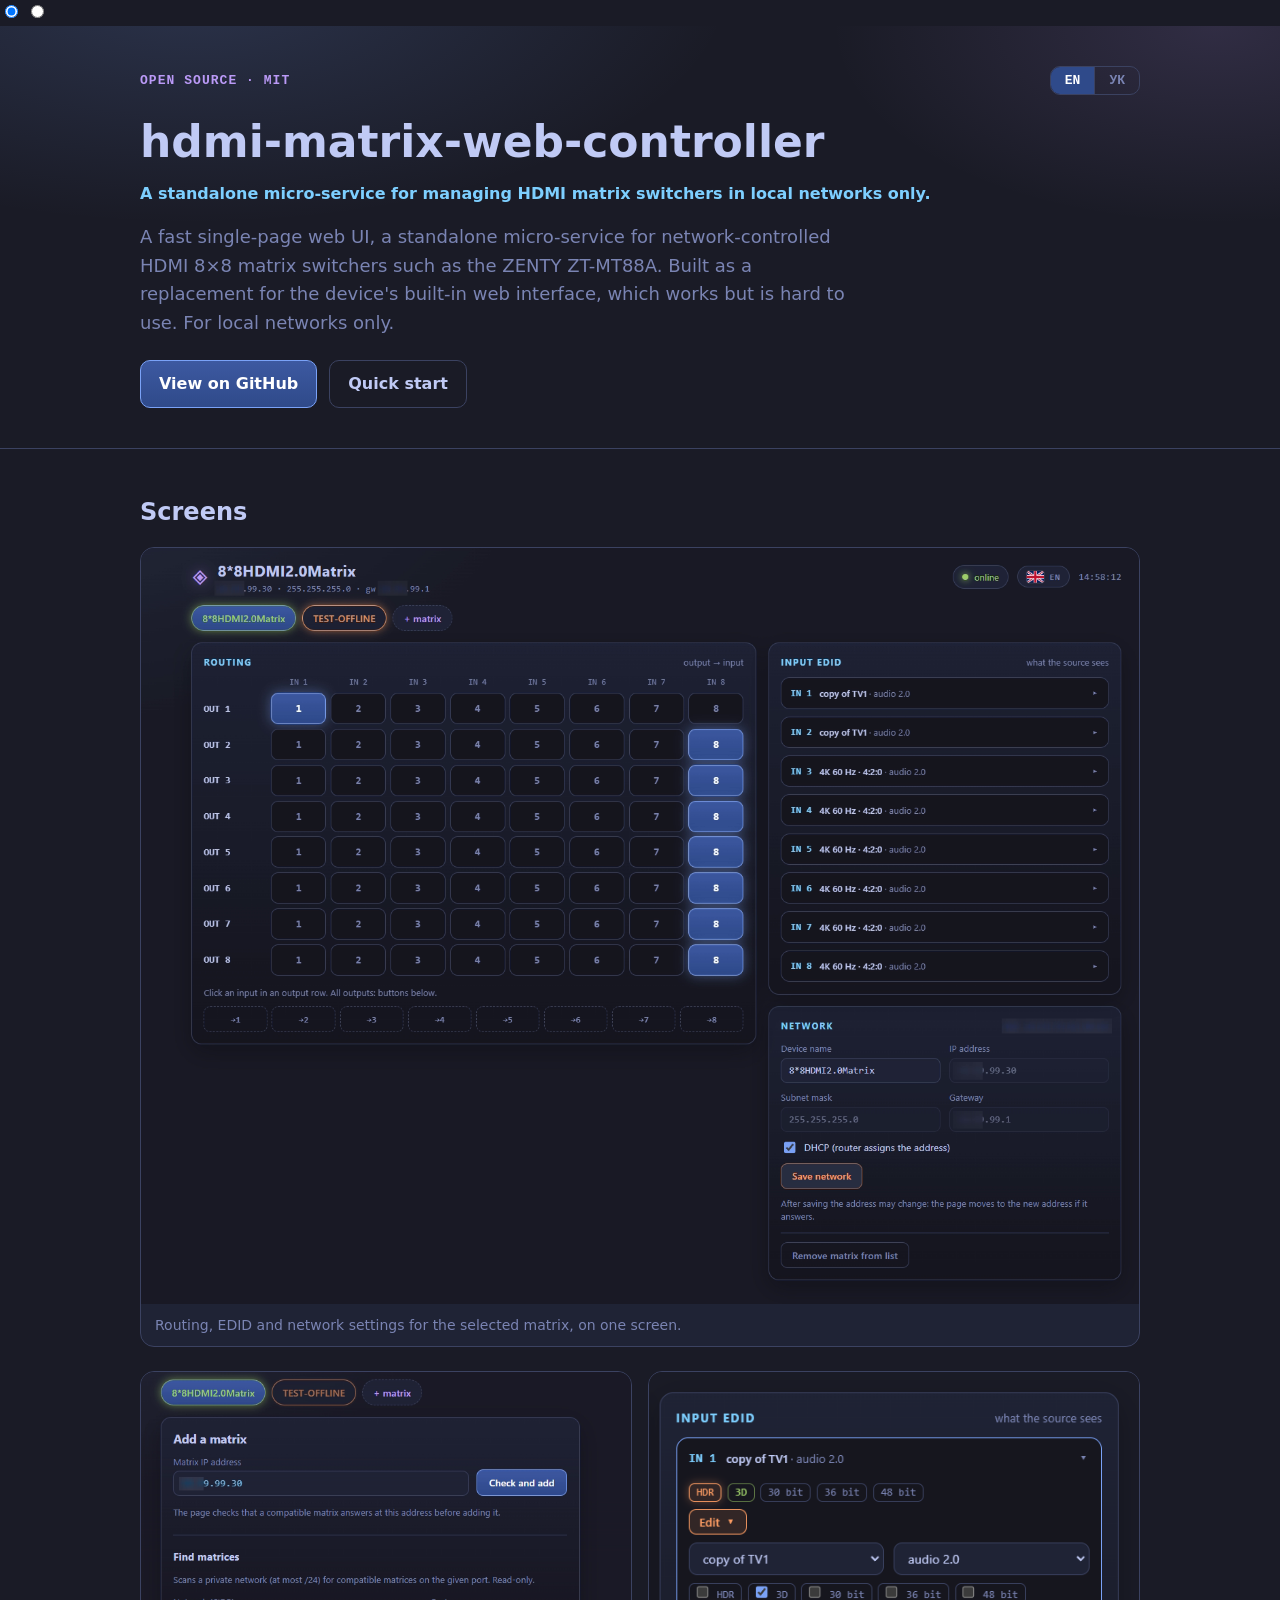
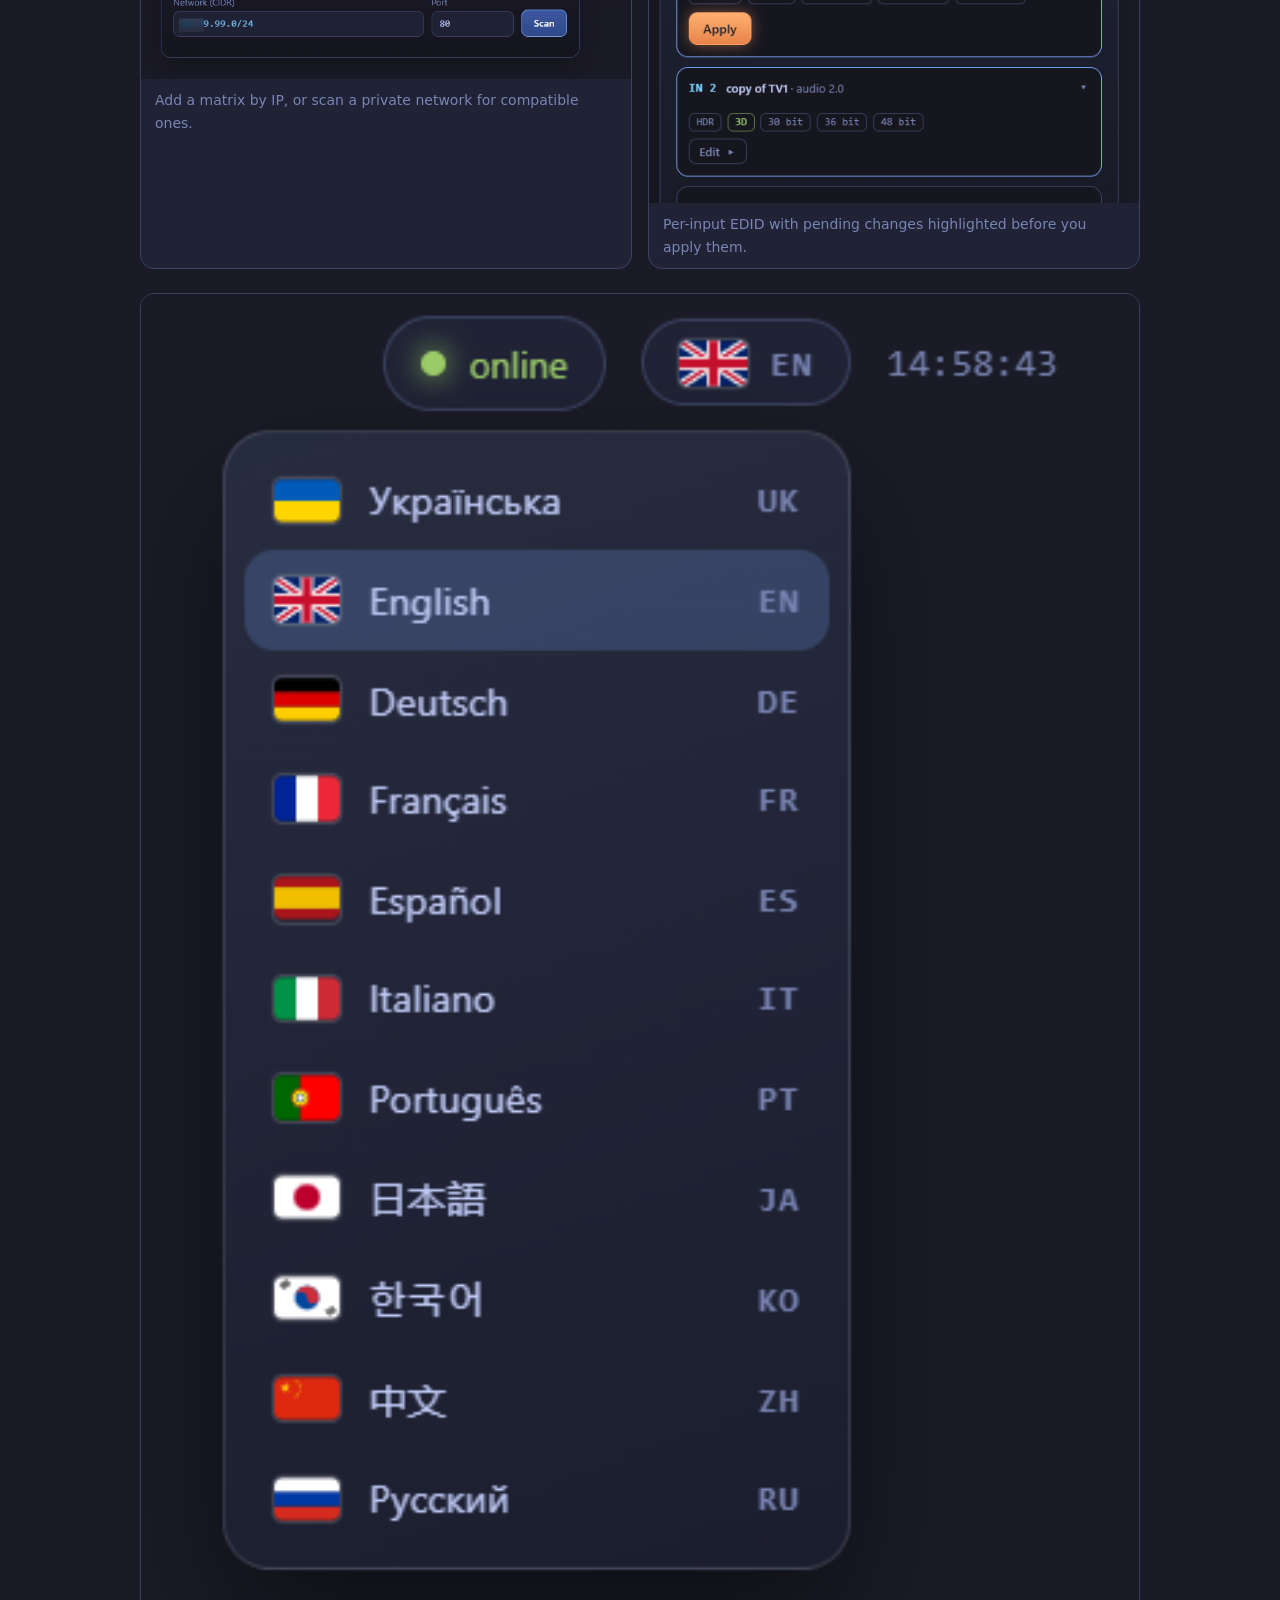
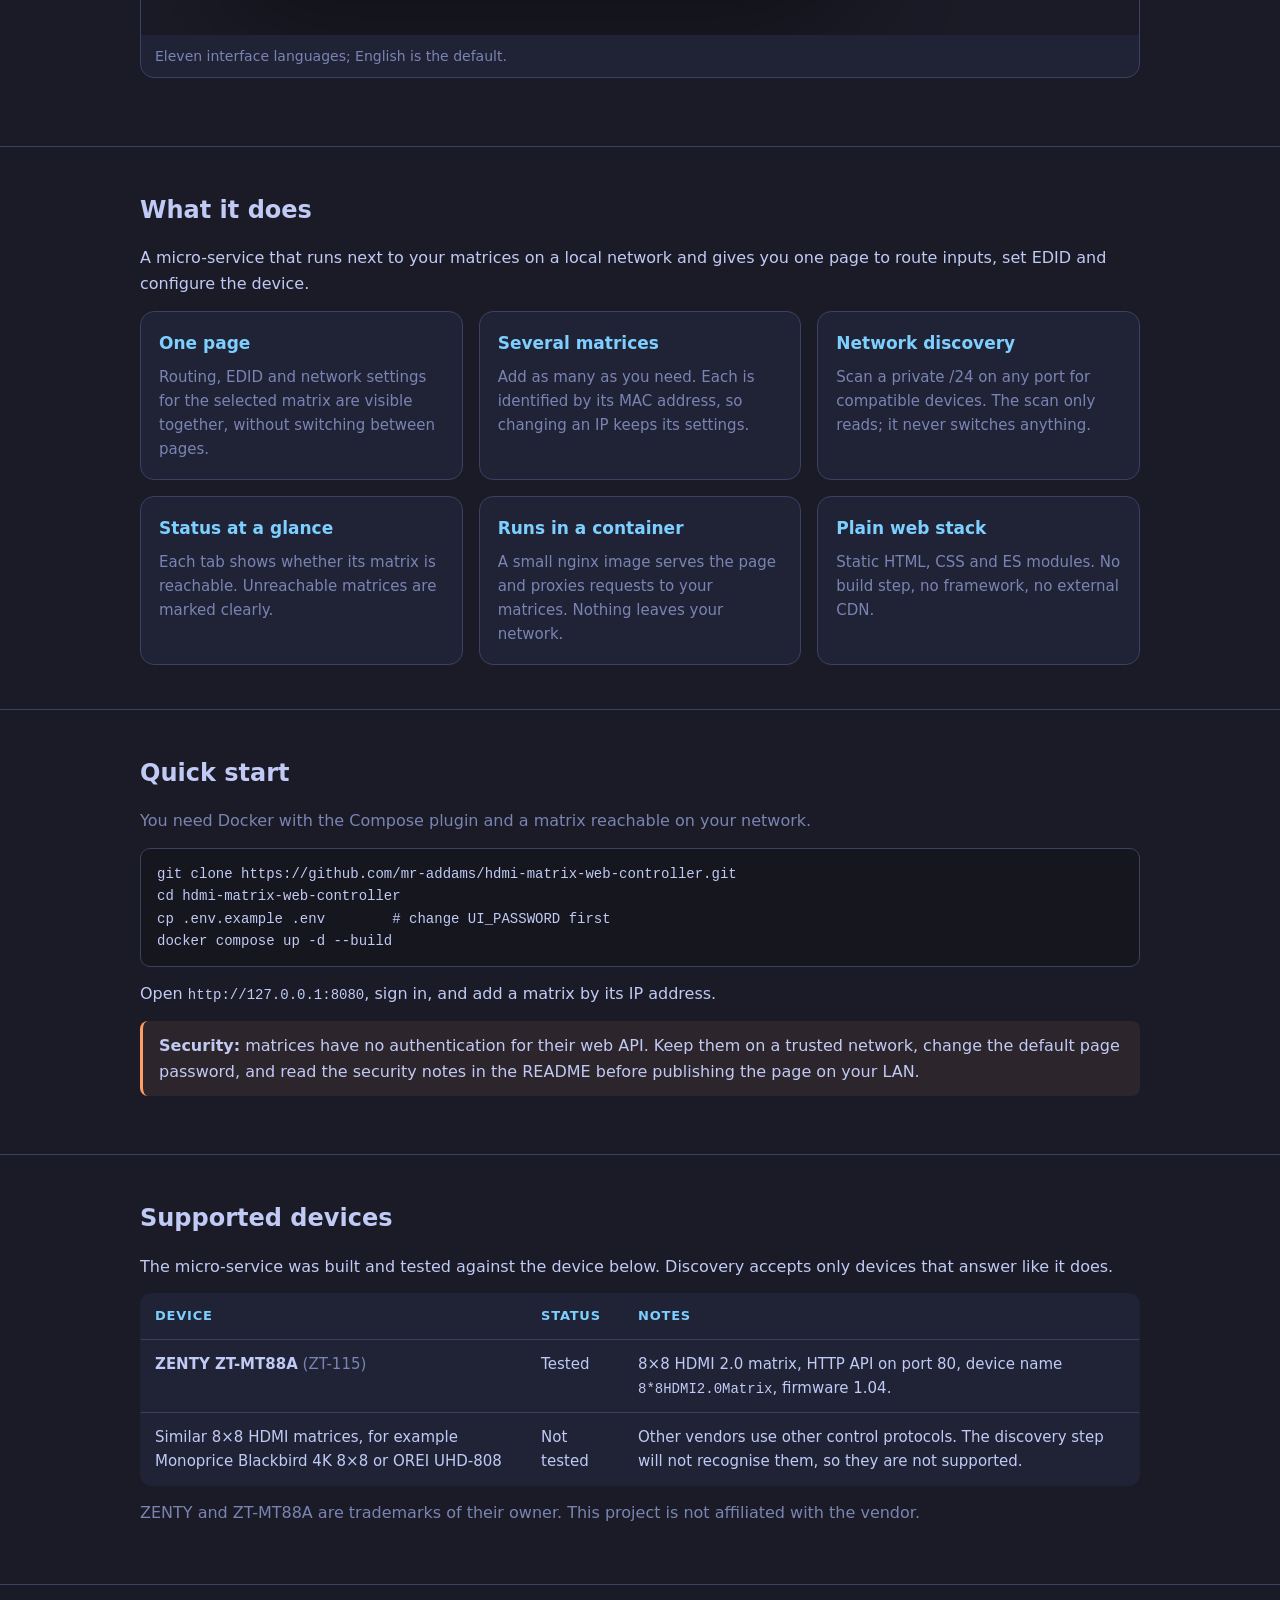
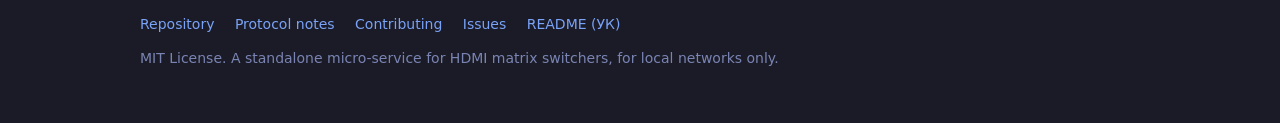
==== docs/index.html @ 55209657 "Initial public release: web UI for HDMI 8x8 matrix switchers Standalone micro-service with a single-" ====
<!doctype html>
<html lang="en">
<head>
<meta charset="utf-8">
<meta name="viewport" content="width=device-width, initial-scale=1">
<title>hdmi-matrix-web-controller: standalone web UI for HDMI 8×8 matrix switchers (ZENTY ZT-MT88A), local networks only</title>
<meta name="description" content="Standalone micro-service with a web UI for network-controlled HDMI 8×8 matrix switchers such as the ZENTY ZT-MT88A (ZT-115). For local networks only. Open source, MIT.">
<meta name="keywords" content="HDMI matrix, HDMI 8x8 matrix, HDMI matrix switcher web UI, ZENTY ZT-MT88A, ZENTY ZT-115, HDMI routing, EDID management, network HDMI matrix control, local network, open source">
<meta name="robots" content="index, follow">
<meta name="author" content="Kostiantyn Meshchsriakov">
<meta name="application-name" content="hdmi-matrix-web-controller">
<link rel="canonical" href="https://mr-addams.github.io/hdmi-matrix-web-controller/">
<link rel="icon" href="data:image/svg+xml,%3Csvg xmlns='http://www.w3.org/2000/svg' viewBox='0 0 32 32'%3E%3Cpath d='M16 3 29 16 16 29 3 16z' fill='%23bb9af7'/%3E%3C/svg%3E">
<meta property="og:type" content="website">
<meta property="og:site_name" content="hdmi-matrix-web-controller">
<meta property="og:title" content="hdmi-matrix-web-controller: web UI for HDMI 8×8 matrix switchers">
<meta property="og:description" content="Standalone micro-service for managing HDMI 8×8 matrix switchers (e.g. ZENTY ZT-MT88A) in local networks only.">
<meta property="og:url" content="https://mr-addams.github.io/hdmi-matrix-web-controller/">
<meta property="og:image" content="https://mr-addams.github.io/hdmi-matrix-web-controller/screenshots/routing-and-network.png">
<meta property="og:locale" content="en_US">
<meta property="og:locale:alternate" content="uk_UA">
<meta name="twitter:card" content="summary_large_image">
<meta name="twitter:title" content="hdmi-matrix-web-controller: web UI for HDMI 8×8 matrix switchers">
<meta name="twitter:description" content="Standalone micro-service for managing HDMI 8×8 matrix switchers (e.g. ZENTY ZT-MT88A) in local networks only.">
<meta name="twitter:image" content="https://mr-addams.github.io/hdmi-matrix-web-controller/screenshots/routing-and-network.png">
<script type="application/ld+json">{"@context": "https://schema.org", "@type": "SoftwareApplication", "name": "hdmi-matrix-web-controller", "description": "Standalone micro-service with a web UI for network-controlled HDMI 8×8 matrix switchers such as the ZENTY ZT-MT88A (ZT-115). For local networks only. Open source, MIT.", "applicationCategory": "UtilitiesApplication", "operatingSystem": "Docker, any modern web browser", "license": "https://opensource.org/licenses/MIT", "offers": {"@type": "Offer", "price": "0", "priceCurrency": "USD"}, "author": {"@type": "Person", "name": "Kostiantyn Meshchsriakov"}, "codeRepository": "https://github.com/mr-addams/hdmi-matrix-web-controller", "url": "https://mr-addams.github.io/hdmi-matrix-web-controller/", "inLanguage": ["en", "uk"], "keywords": "HDMI matrix, HDMI 8x8 matrix, HDMI matrix switcher web UI, ZENTY ZT-MT88A, ZENTY ZT-115, HDMI routing, EDID management, network HDMI matrix control, local network, open source", "screenshot": "https://mr-addams.github.io/hdmi-matrix-web-controller/screenshots/routing-and-network.png"}</script>
<style>
  :root {
    --bg: #1a1b26; --panel: #1f2335; --line: #3b4261; --text: #c0caf5; --muted: #7a84b3;
    --blue: #7aa2f7; --cyan: #7dcfff; --purple: #bb9af7; --orange: #ff9e64;
    --mono: ui-monospace, "SF Mono", Menlo, Consolas, monospace;
    --sans: system-ui, -apple-system, "Segoe UI", Roboto, sans-serif;
  }
  * { box-sizing: border-box; }
  html { scroll-behavior: smooth; }
  body { margin: 0; background: var(--bg); color: var(--text); font: 16px/1.6 var(--sans); }
  a { color: var(--blue); text-decoration: none; }
  a:hover { text-decoration: underline; }
  code, pre { font-family: var(--mono); font-size: 14px; }
  pre { background: #16161e; border: 1px solid var(--line); border-radius: 10px; padding: 14px 16px; overflow-x: auto; }
  .wrap { max-width: 1040px; margin: 0 auto; padding: 0 20px; }
  header.hero { padding: 40px 0 40px; background: radial-gradient(900px 400px at 15% -10%, rgba(122,162,247,.18), transparent 60%), radial-gradient(700px 360px at 95% 0%, rgba(187,154,247,.14), transparent 55%); }
  .topline { display: flex; justify-content: space-between; align-items: center; gap: 12px; flex-wrap: wrap; }
  .kicker { color: var(--purple); font: 600 13px var(--mono); letter-spacing: .08em; text-transform: uppercase; }
  h1 { margin: 22px 0 14px; font-size: clamp(30px, 5vw, 44px); line-height: 1.15; }
  .lead { color: var(--muted); font-size: 18px; max-width: 720px; margin: 0 0 22px; }
  .actions { display: flex; flex-wrap: wrap; gap: 12px; }
  .btn { display: inline-block; padding: 10px 18px; border-radius: 10px; border: 1px solid var(--line); color: var(--text); font-weight: 600; }
  .btn.primary { background: linear-gradient(180deg, #3d59a1, #2f4a8a); border-color: var(--blue); color: #fff; }
  .btn:hover { text-decoration: none; border-color: var(--blue); }
  section { padding: 44px 0; border-top: 1px solid var(--line); }
  h2 { margin: 0 0 16px; font-size: 24px; }
  p { margin: 0 0 14px; }
  .muted { color: var(--muted); }
  .shot { margin: 0 0 24px; background: var(--panel); border: 1px solid var(--line); border-radius: 14px; overflow: hidden; }
  .shot img { display: block; width: 100%; height: auto; }
  .shot figcaption { padding: 10px 14px; color: var(--muted); font-size: 14px; }
  .grid { display: grid; grid-template-columns: repeat(auto-fit, minmax(240px, 1fr)); gap: 16px; }
  .card { background: var(--panel); border: 1px solid var(--line); border-radius: 14px; padding: 18px; }
  .card h3 { margin: 0 0 8px; font-size: 17px; color: var(--cyan); }
  .card p { margin: 0; color: var(--muted); font-size: 15px; }
  .note { border-left: 3px solid var(--orange); background: rgba(255,158,100,.08); padding: 12px 16px; border-radius: 8px; color: var(--text); }
  footer { padding: 28px 0 40px; border-top: 1px solid var(--line); color: var(--muted); font-size: 14px; }
  footer nav a { margin-right: 16px; }

  /* Переключение языка только средствами CSS: скрытые радиокнопки и :checked.
     Русских текстов нет: на сайте English и Українська. */
  .lang-switch input { position: absolute; opacity: 0; pointer-events: none; }
  .lang-switch { display: inline-flex; border: 1px solid var(--line); border-radius: 10px; overflow: hidden; }
  .lang-switch label { padding: 6px 14px; cursor: pointer; color: var(--muted); font: 600 13px var(--mono); }
  .lang-switch label + label { border-left: 1px solid var(--line); }
  #lang-en:checked ~ header label[for="lang-en"],
  #lang-uk:checked ~ header label[for="lang-uk"] { background: #2f4a8a; color: #fff; }
  #lang-en:checked ~ * .uk,
  #lang-uk:checked ~ * .en { display: none; }
  .lang-switch input:focus-visible + label { outline: 2px solid var(--cyan); }
  .scope { color: var(--cyan); font-weight: 600; margin: 0 0 16px; }
  table.devices { width: 100%; border-collapse: collapse; background: var(--panel); border: 1px solid var(--line); border-radius: 12px; overflow: hidden; font-size: 15px; margin-bottom: 14px; }
  table.devices th, table.devices td { text-align: left; padding: 12px 14px; border-bottom: 1px solid var(--line); vertical-align: top; }
  table.devices th { color: var(--cyan); font-size: 13px; text-transform: uppercase; letter-spacing: .06em; }
  table.devices tr:last-child td { border-bottom: 0; }
  @media (max-width: 640px) { table.devices thead { display: none; } table.devices td { display: block; border-bottom: 0; padding: 6px 14px; } table.devices tr { display: block; border-bottom: 1px solid var(--line); padding: 8px 0; } }
</style>
</head>
<body>

<input type="radio" name="lang" id="lang-en" checked>
<input type="radio" name="lang" id="lang-uk">

<header class="hero">
  <div class="wrap">
    <div class="topline">
      <div class="kicker"><span class="en">open source · MIT</span><span class="uk">відкрите ПЗ · MIT</span></div>
      <div class="lang-switch" role="group" aria-label="Language">
        <label for="lang-en">EN</label>
        <label for="lang-uk">УК</label>
      </div>
    </div>
    <h1>hdmi-matrix-web-controller</h1>
    <p class="scope">
      <span class="en">A standalone micro-service for managing HDMI matrix switchers in local networks only.</span>
      <span class="uk">Окремий мікросервіс для керування HDMI-матрицями лише в локальних мережах.</span>
    </p>
    <p class="lead">
      <span class="en">A fast single-page web UI, a standalone micro-service for network-controlled HDMI 8×8 matrix switchers such as the ZENTY ZT-MT88A. Built as a replacement for the device's built-in web interface, which works but is hard to use. For local networks only.</span>
      <span class="uk">Швидкий односторінковий веб-інтерфейс, окремий мікросервіс для HDMI-матриць 8×8 з керуванням по мережі, наприклад ZENTY ZT-MT88A. Створений як заміна вбудованого веб-інтерфейсу пристрою, який працює, але незручний. Лише для локальних мереж.</span>
    </p>
    <div class="actions">
      <a class="btn primary" href="https://github.com/mr-addams/hdmi-matrix-web-controller">
        <span class="en">View on GitHub</span><span class="uk">Переглянути на GitHub</span>
      </a>
      <a class="btn" href="#quick-start">
        <span class="en">Quick start</span><span class="uk">Швидкий старт</span>
      </a>
    </div>
  </div>
</header>

<section>
  <div class="wrap">
    <h2><span class="en">Screens</span><span class="uk">Скриншоти</span></h2>
    <figure class="shot">
      <img src="screenshots/routing-and-network.png" alt="Routing grid, EDID and network settings on one screen" loading="lazy">
      <figcaption>
        <span class="en">Routing, EDID and network settings for the selected matrix, on one screen.</span>
        <span class="uk">Маршрутизація, EDID і мережеві налаштування вибраної матриці на одному екрані.</span>
      </figcaption>
    </figure>
    <div class="grid">
      <figure class="shot">
        <img src="screenshots/add-and-scan.png" alt="Add a matrix by IP and scan a network" loading="lazy">
        <figcaption>
          <span class="en">Add a matrix by IP, or scan a private network for compatible ones.</span>
          <span class="uk">Додавання матриці за IP або пошук сумісних пристроїв у мережі.</span>
        </figcaption>
      </figure>
      <figure class="shot">
        <img src="screenshots/edid-panel.png" alt="EDID panel with per-input editing" loading="lazy">
        <figcaption>
          <span class="en">Per-input EDID with pending changes highlighted before you apply them.</span>
          <span class="uk">EDID для кожного входу; несохранені зміни підсвічуються до застосування.</span>
        </figcaption>
      </figure>
    </div>
    <figure class="shot">
      <img src="screenshots/language-menu.png" alt="Language picker with eleven languages" loading="lazy">
      <figcaption>
        <span class="en">Eleven interface languages; English is the default.</span>
        <span class="uk">Одинадцять мов інтерфейсу; типова — англійська.</span>
      </figcaption>
    </figure>
  </div>
</section>

<section>
  <div class="wrap">
    <h2><span class="en">What it does</span><span class="uk">Що вміє</span></h2>
    <p><span class="en">A micro-service that runs next to your matrices on a local network and gives you one page to route inputs, set EDID and configure the device.</span><span class="uk">Мікросервіс, який працює поруч із вашими матрицями в локальній мережі і дає одну сторінку, щоб перемикати входи, налаштовувати EDID і пристрій.</span></p>
    <div class="grid">
      <div class="card">
        <h3><span class="en">One page</span><span class="uk">Одна сторінка</span></h3>
        <p><span class="en">Routing, EDID and network settings for the selected matrix are visible together, without switching between pages.</span><span class="uk">Маршрутизація, EDID і мережеві налаштування вибраної матриці видно разом, без перемикання сторінок.</span></p>
      </div>
      <div class="card">
        <h3><span class="en">Several matrices</span><span class="uk">Кілька матриць</span></h3>
        <p><span class="en">Add as many as you need. Each is identified by its MAC address, so changing an IP keeps its settings.</span><span class="uk">Додавайте скільки потрібно. Кожна ідентифікується за MAC-адресою, тож зміна IP не скидає налаштування.</span></p>
      </div>
      <div class="card">
        <h3><span class="en">Network discovery</span><span class="uk">Пошук у мережі</span></h3>
        <p><span class="en">Scan a private /24 on any port for compatible devices. The scan only reads; it never switches anything.</span><span class="uk">Скануйте приватну /24 на будь-якому порту. Скан лише читає й нічого не перемикає.</span></p>
      </div>
      <div class="card">
        <h3><span class="en">Status at a glance</span><span class="uk">Статус одразу</span></h3>
        <p><span class="en">Each tab shows whether its matrix is reachable. Unreachable matrices are marked clearly.</span><span class="uk">Кожна вкладка показує, чи доступна її матриця.</span></p>
      </div>
      <div class="card">
        <h3><span class="en">Runs in a container</span><span class="uk">Працює в контейнері</span></h3>
        <p><span class="en">A small nginx image serves the page and proxies requests to your matrices. Nothing leaves your network.</span><span class="uk">Невеликий образ nginx віддає сторінку й проксує запити до ваших матриць. Нічого не виходить за межі вашої мережі.</span></p>
      </div>
      <div class="card">
        <h3><span class="en">Plain web stack</span><span class="uk">Простий веб-стек</span></h3>
        <p><span class="en">Static HTML, CSS and ES modules. No build step, no framework, no external CDN.</span><span class="uk">Статичні HTML, CSS і ES-модулі. Без збірки, фреймворків і зовнішніх CDN.</span></p>
      </div>
    </div>
  </div>
</section>

<section id="quick-start">
  <div class="wrap">
    <h2><span class="en">Quick start</span><span class="uk">Швидкий старт</span></h2>
    <p class="muted"><span class="en">You need Docker with the Compose plugin and a matrix reachable on your network.</span><span class="uk">Потрібні Docker з плагіном Compose і матриця, доступна у вашій мережі.</span></p>
<pre><code>git clone https://github.com/mr-addams/hdmi-matrix-web-controller.git
cd hdmi-matrix-web-controller
cp .env.example .env        # change UI_PASSWORD first
docker compose up -d --build</code></pre>
    <p><span class="en">Open <code>http://127.0.0.1:8080</code>, sign in, and add a matrix by its IP address.</span><span class="uk">Відкрийте <code>http://127.0.0.1:8080</code>, увійдіть і додайте матрицю за IP-адресою.</span></p>
    <p class="note">
      <span class="en"><strong>Security:</strong> matrices have no authentication for their web API. Keep them on a trusted network, change the default page password, and read the security notes in the README before publishing the page on your LAN.</span><span class="uk"><strong>Безпека:</strong> матриці не мають автентифікації для веб-API. Тримайте їх у довіреній мережі, змініть типовий пароль сторінки й прочитайте розділ безпеки в README, перш ніж публікувати сторінку в локальній мережі.</span>
    </p>
  </div>
</section>

<section id="devices">
  <div class="wrap">
    <h2><span class="en">Supported devices</span><span class="uk">Підтримувані пристрої</span></h2>
    <p><span class="en">The micro-service was built and tested against the device below. Discovery accepts only devices that answer like it does.</span><span class="uk">Мікросервіс створено і перевірено на пристрої нижче. Пошук приймає лише пристрої, які відповідають так само.</span></p>
    <table class="devices">
      <thead>
        <tr>
          <th><span class="en">Device</span><span class="uk">Пристрій</span></th>
          <th><span class="en">Status</span><span class="uk">Статус</span></th>
          <th><span class="en">Notes</span><span class="uk">Примітки</span></th>
        </tr>
      </thead>
      <tbody>
        <tr>
          <td><strong>ZENTY ZT-MT88A</strong> <span class="muted">(ZT-115)</span></td>
          <td><span class="en">Tested</span><span class="uk">Перевірено</span></td>
          <td>
            <span class="en">8×8 HDMI 2.0 matrix, HTTP API on port 80, device name <code>8*8HDMI2.0Matrix</code>, firmware 1.04.</span>
            <span class="uk">Матриця 8×8 HDMI 2.0, HTTP API на порту 80, назва пристрою <code>8*8HDMI2.0Matrix</code>, прошивка 1.04.</span>
          </td>
        </tr>
        <tr>
          <td>
            <span class="en">Similar 8×8 HDMI matrices, for example Monoprice Blackbird 4K 8×8 or OREI UHD-808</span>
            <span class="uk">Схожі HDMI-матриці 8×8, наприклад Monoprice Blackbird 4K 8×8 або OREI UHD-808</span>
          </td>
          <td><span class="en">Not tested</span><span class="uk">Не перевірено</span></td>
          <td>
            <span class="en">Other vendors use other control protocols. The discovery step will not recognise them, so they are not supported.</span>
            <span class="uk">Інші виробники використовують інші протоколи керування. Пошук їх не розпізнає, тож вони не підтримуються.</span>
          </td>
        </tr>
      </tbody>
    </table>
    <p class="muted"><span class="en">ZENTY and ZT-MT88A are trademarks of their owner. This project is not affiliated with the vendor.</span><span class="uk">ZENTY і ZT-MT88A — торгові марки їхнього власника. Проєкт не пов'язаний з виробником.</span></p>
  </div>
</section>

<footer>
  <div class="wrap">
    <nav>
      <a href="https://github.com/mr-addams/hdmi-matrix-web-controller"><span class="en">Repository</span><span class="uk">Репозиторій</span></a>
      <a href="https://github.com/mr-addams/hdmi-matrix-web-controller/blob/main/docs/PROTOCOL.md"><span class="en">Protocol notes</span><span class="uk">Нотатки про протокол</span></a>
      <a href="https://github.com/mr-addams/hdmi-matrix-web-controller/blob/main/CONTRIBUTING.md"><span class="en">Contributing</span><span class="uk">Участь у розробці</span></a>
      <a href="https://github.com/mr-addams/hdmi-matrix-web-controller/issues">Issues</a>
      <a href="https://github.com/mr-addams/hdmi-matrix-web-controller/blob/main/README.uk.md">README (УК)</a>
    </nav>
    <p style="margin-top:12px"><span class="en">MIT License. A standalone micro-service for HDMI matrix switchers, for local networks only.</span><span class="uk">Ліцензія MIT. Окремий мікросервіс для HDMI-матриць, лише для локальних мереж.</span></p>
  </div>
</footer>

</body>
</html>
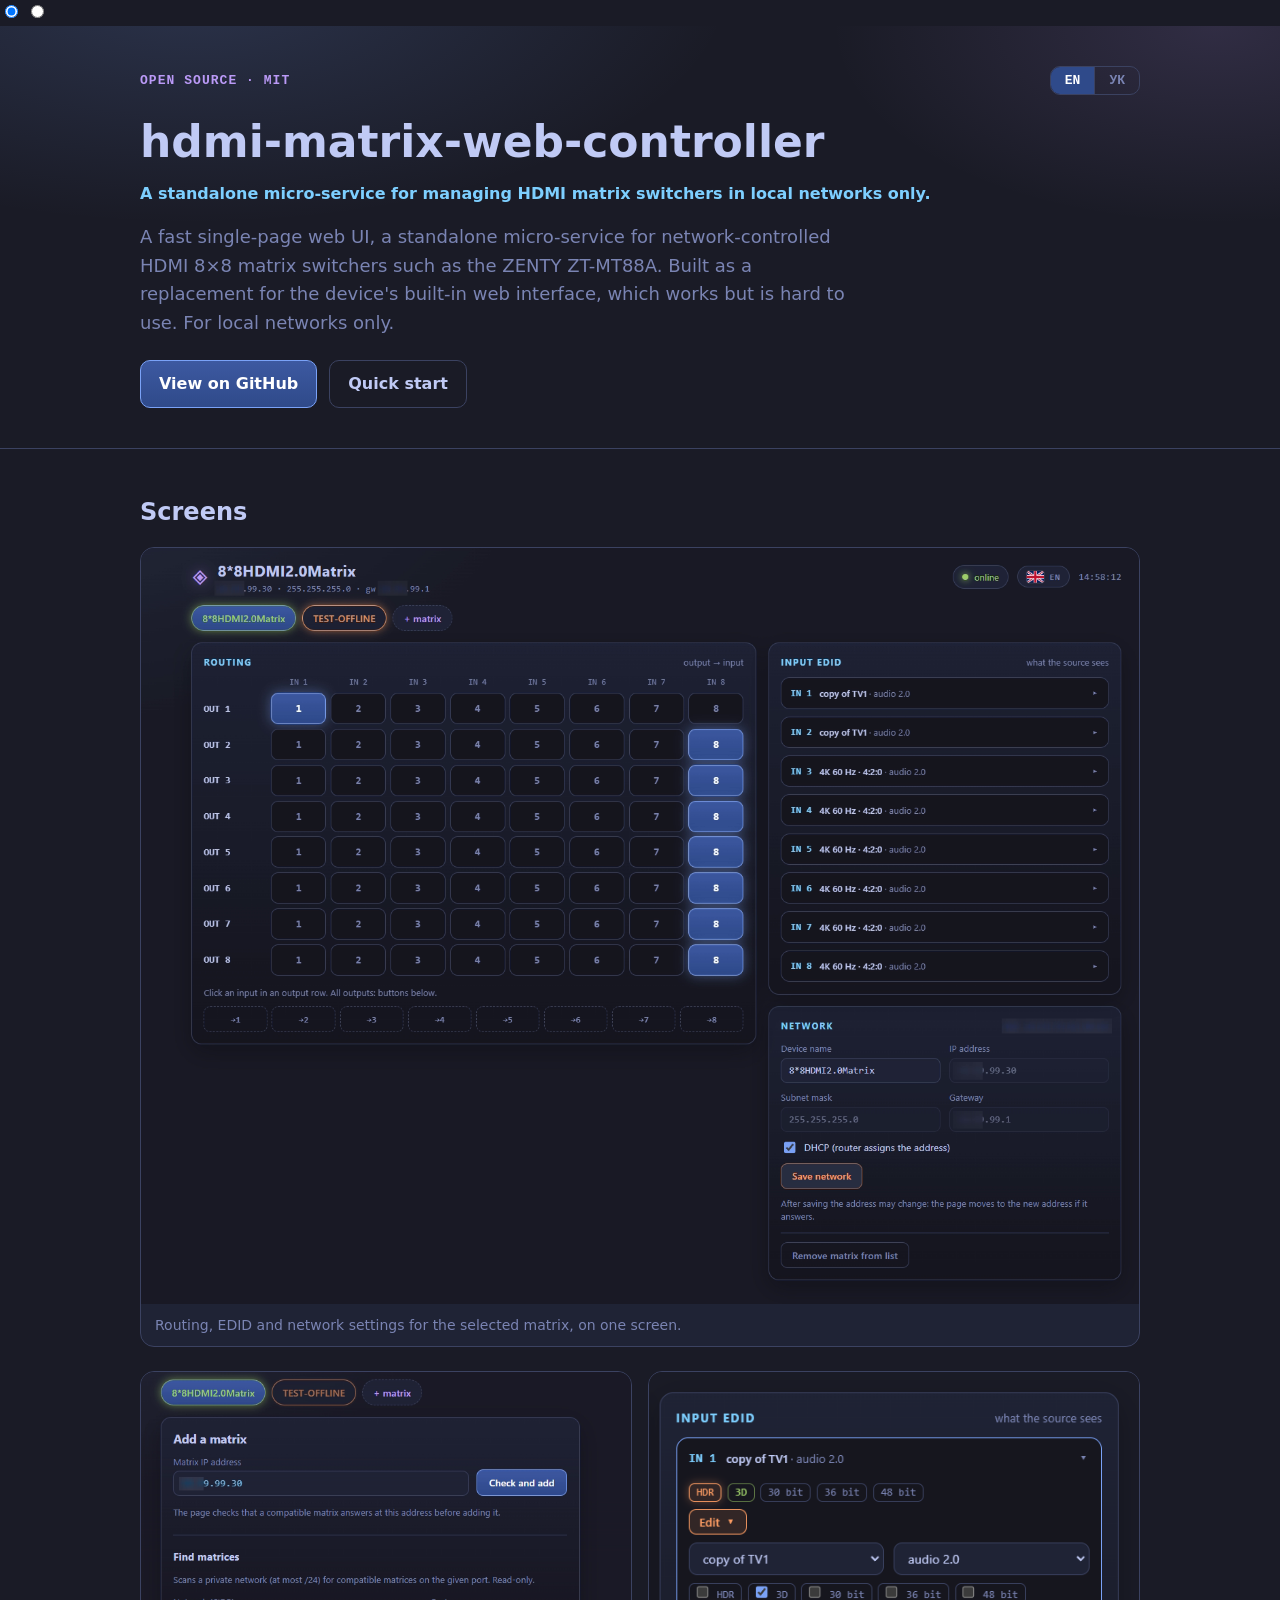
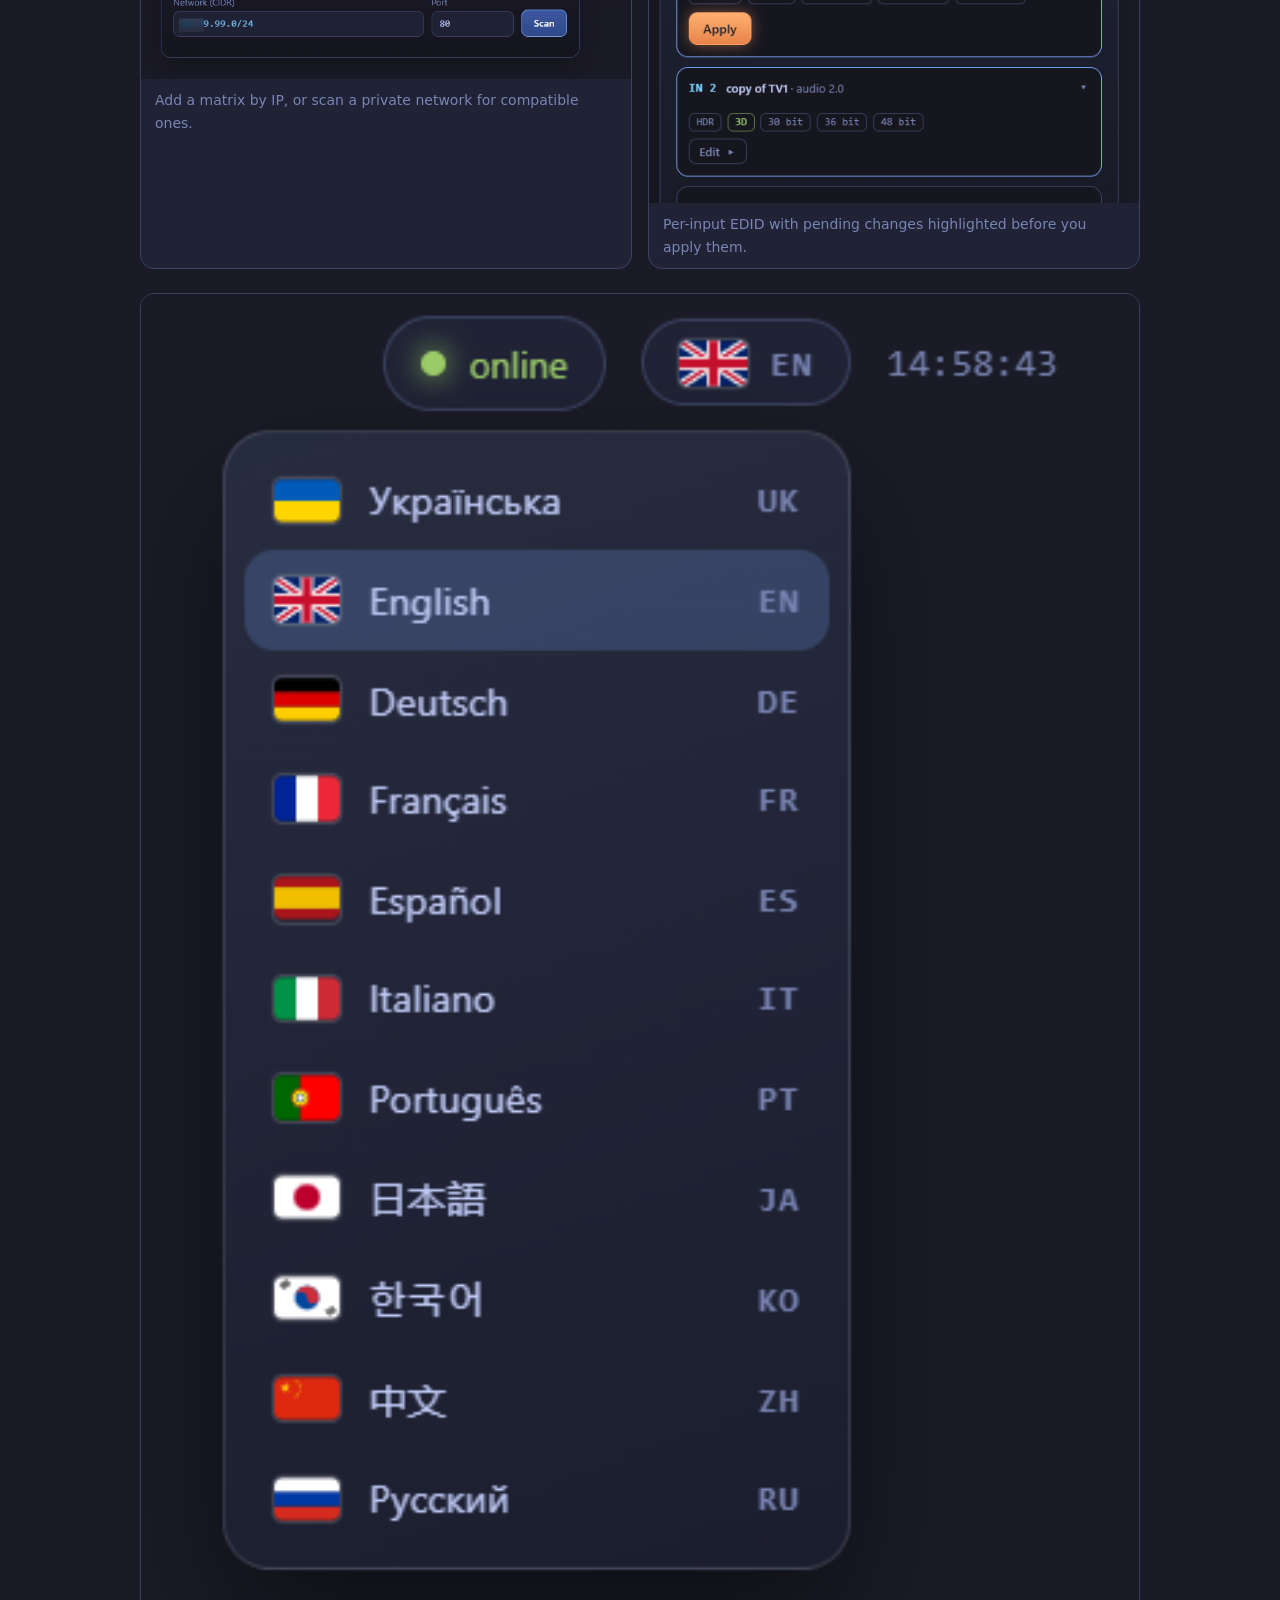
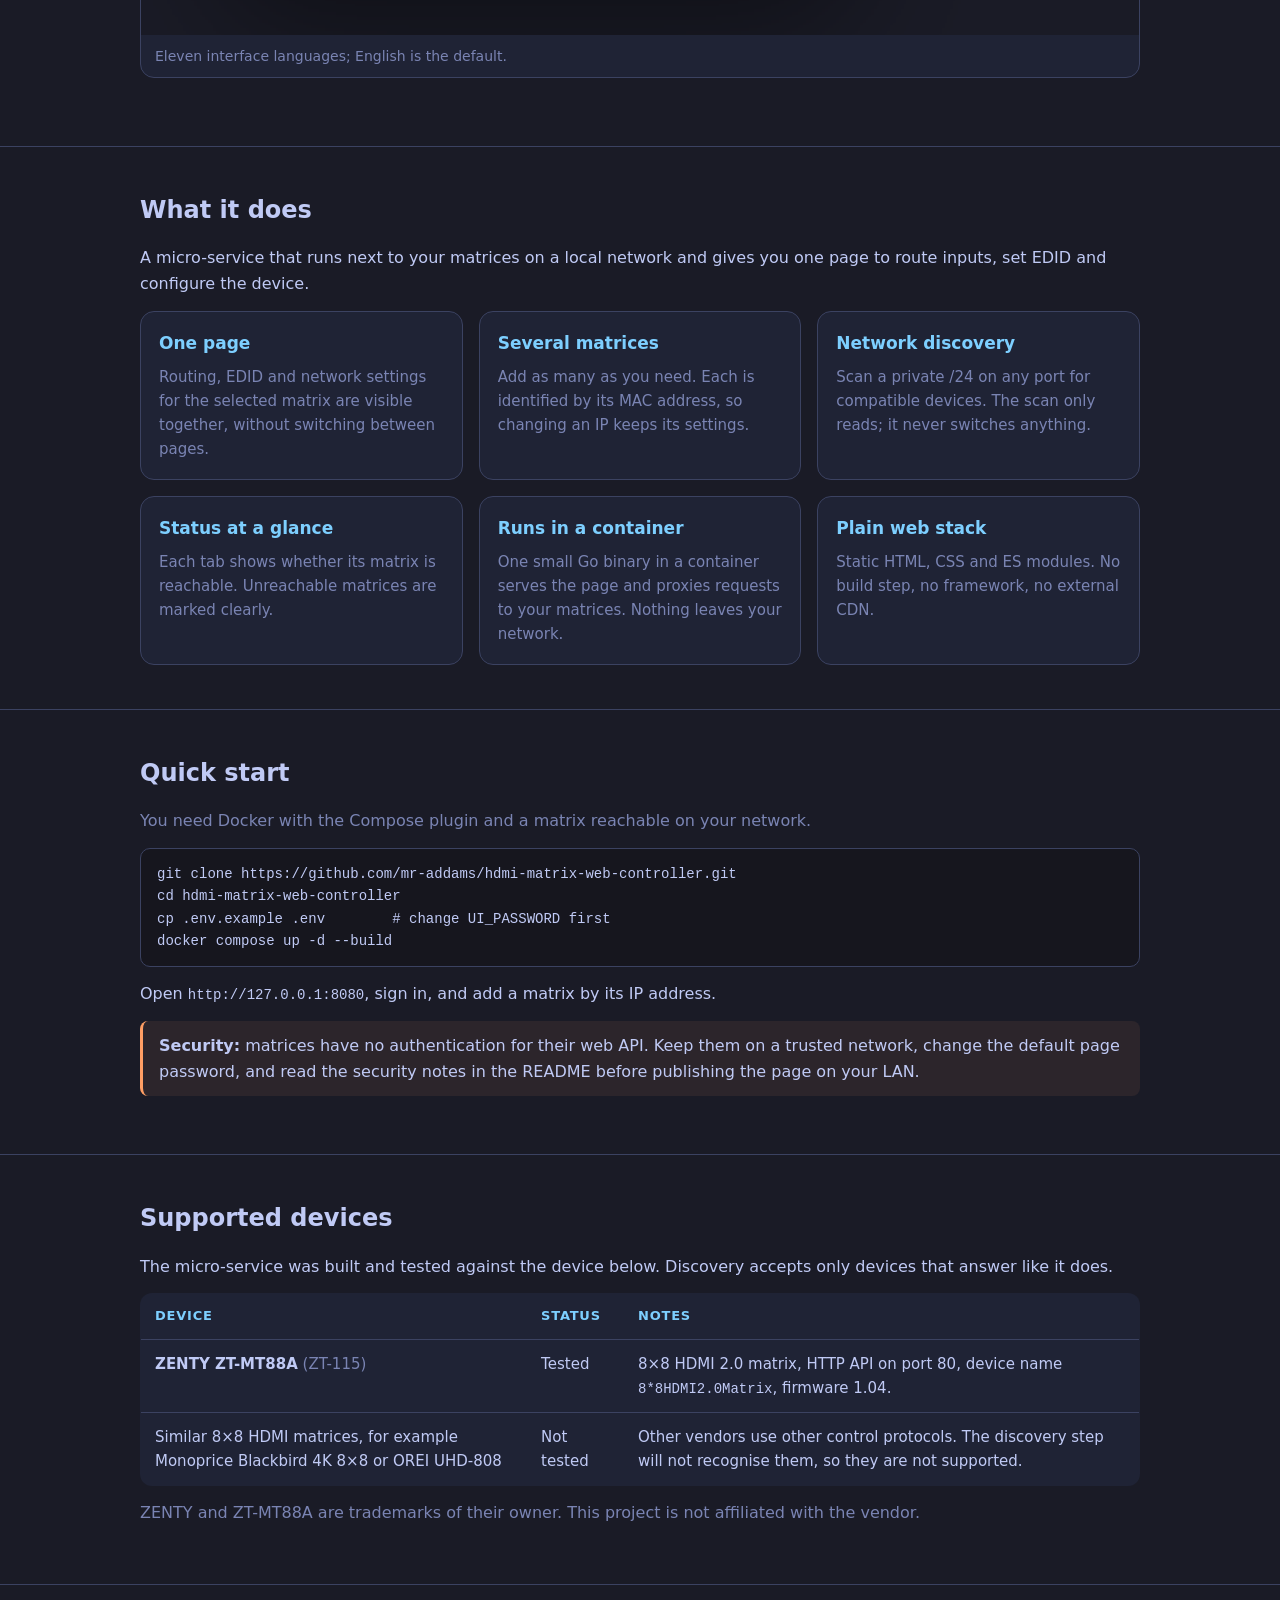
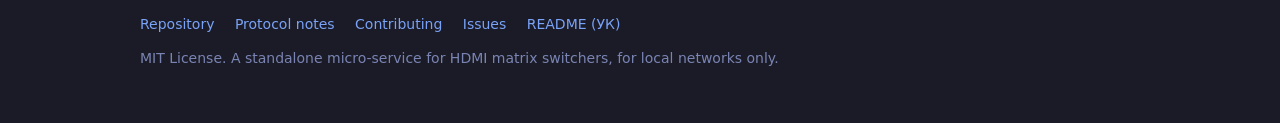
==== commit 700b3fbe: "Single Go binary in distroless: sign-in page instead of nginx Replace the nginx + helper-script setu" ====
--- a/docs/index.html
+++ b/docs/index.html
@@ -175,7 +175,7 @@
       </div>
       <div class="card">
         <h3><span class="en">Runs in a container</span><span class="uk">Працює в контейнері</span></h3>
-        <p><span class="en">A small nginx image serves the page and proxies requests to your matrices. Nothing leaves your network.</span><span class="uk">Невеликий образ nginx віддає сторінку й проксує запити до ваших матриць. Нічого не виходить за межі вашої мережі.</span></p>
+        <p><span class="en">One small Go binary in a container serves the page and proxies requests to your matrices. Nothing leaves your network.</span><span class="uk">Один невеликий бінарник Go у контейнері віддає сторінку і проксує запити до ваших матриць. Нічого не виходить за межі вашої мережі.</span></p>
       </div>
       <div class="card">
         <h3><span class="en">Plain web stack</span><span class="uk">Простий веб-стек</span></h3>
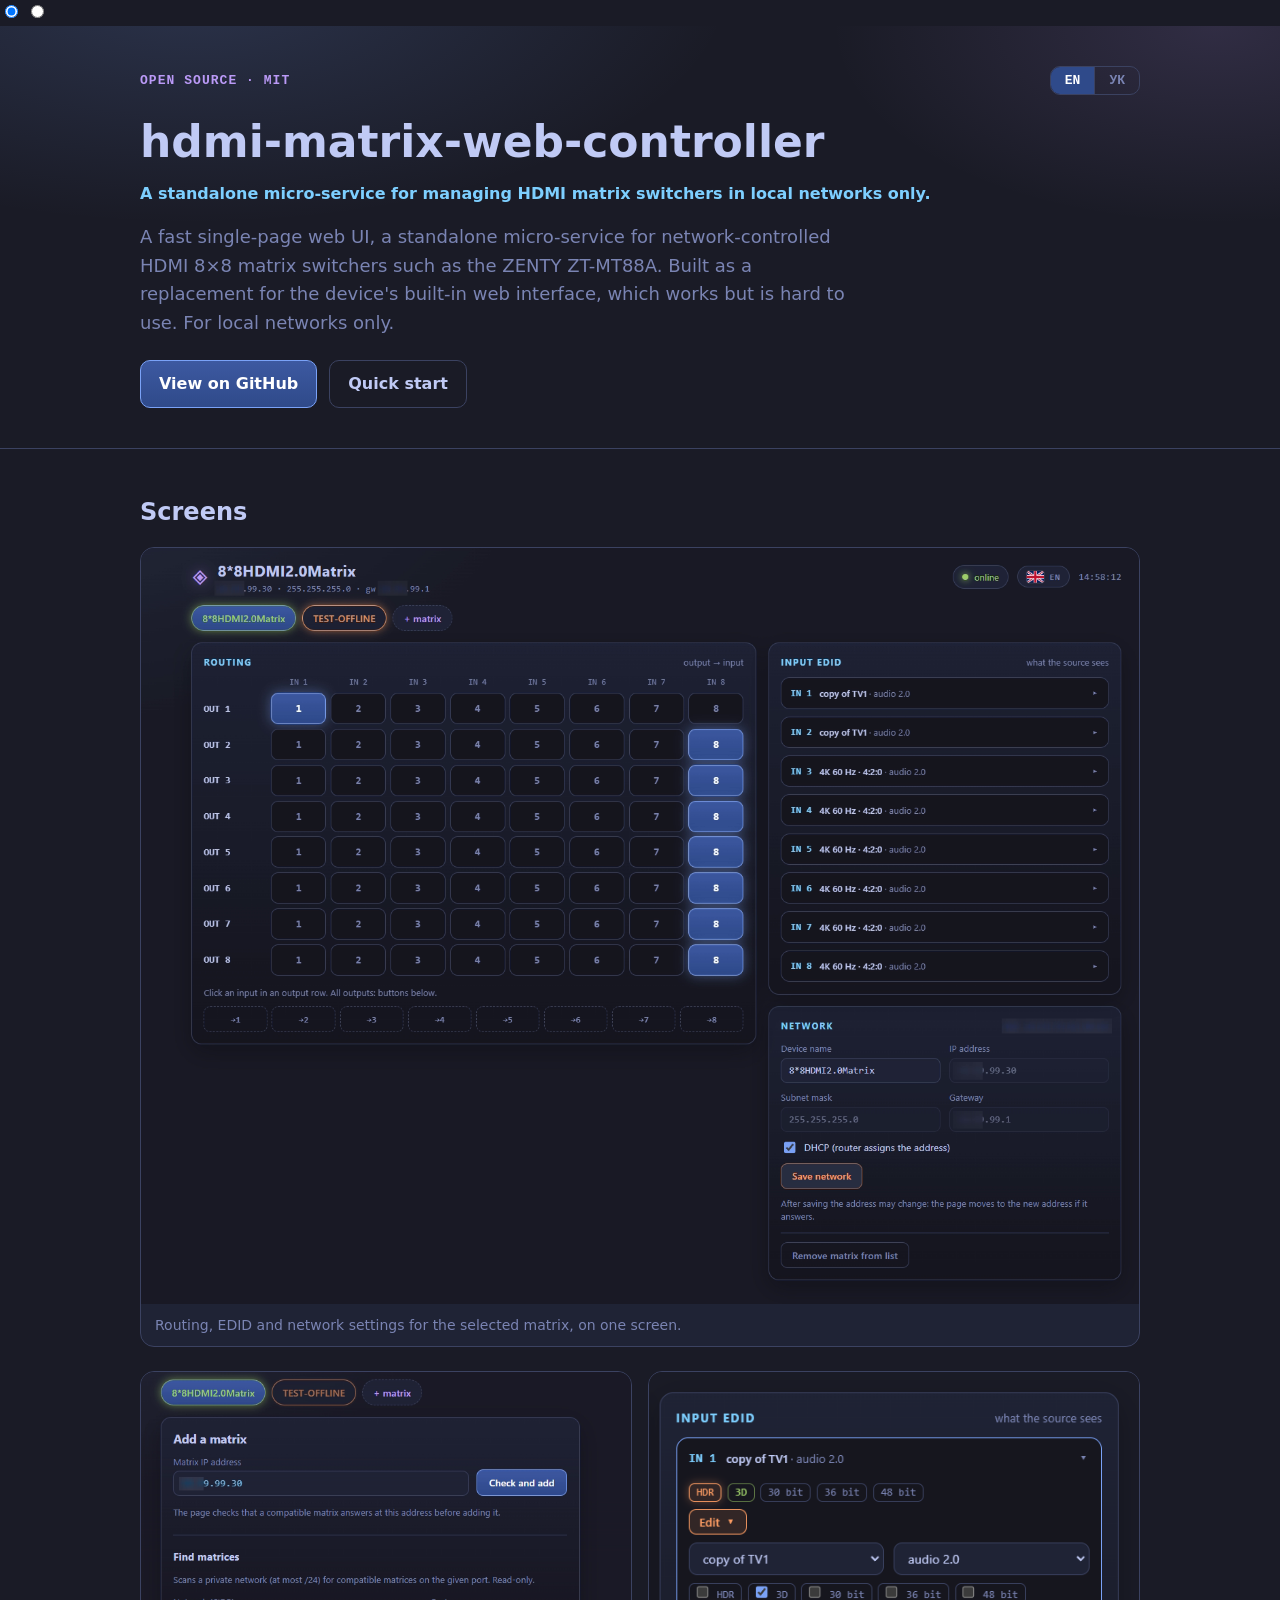
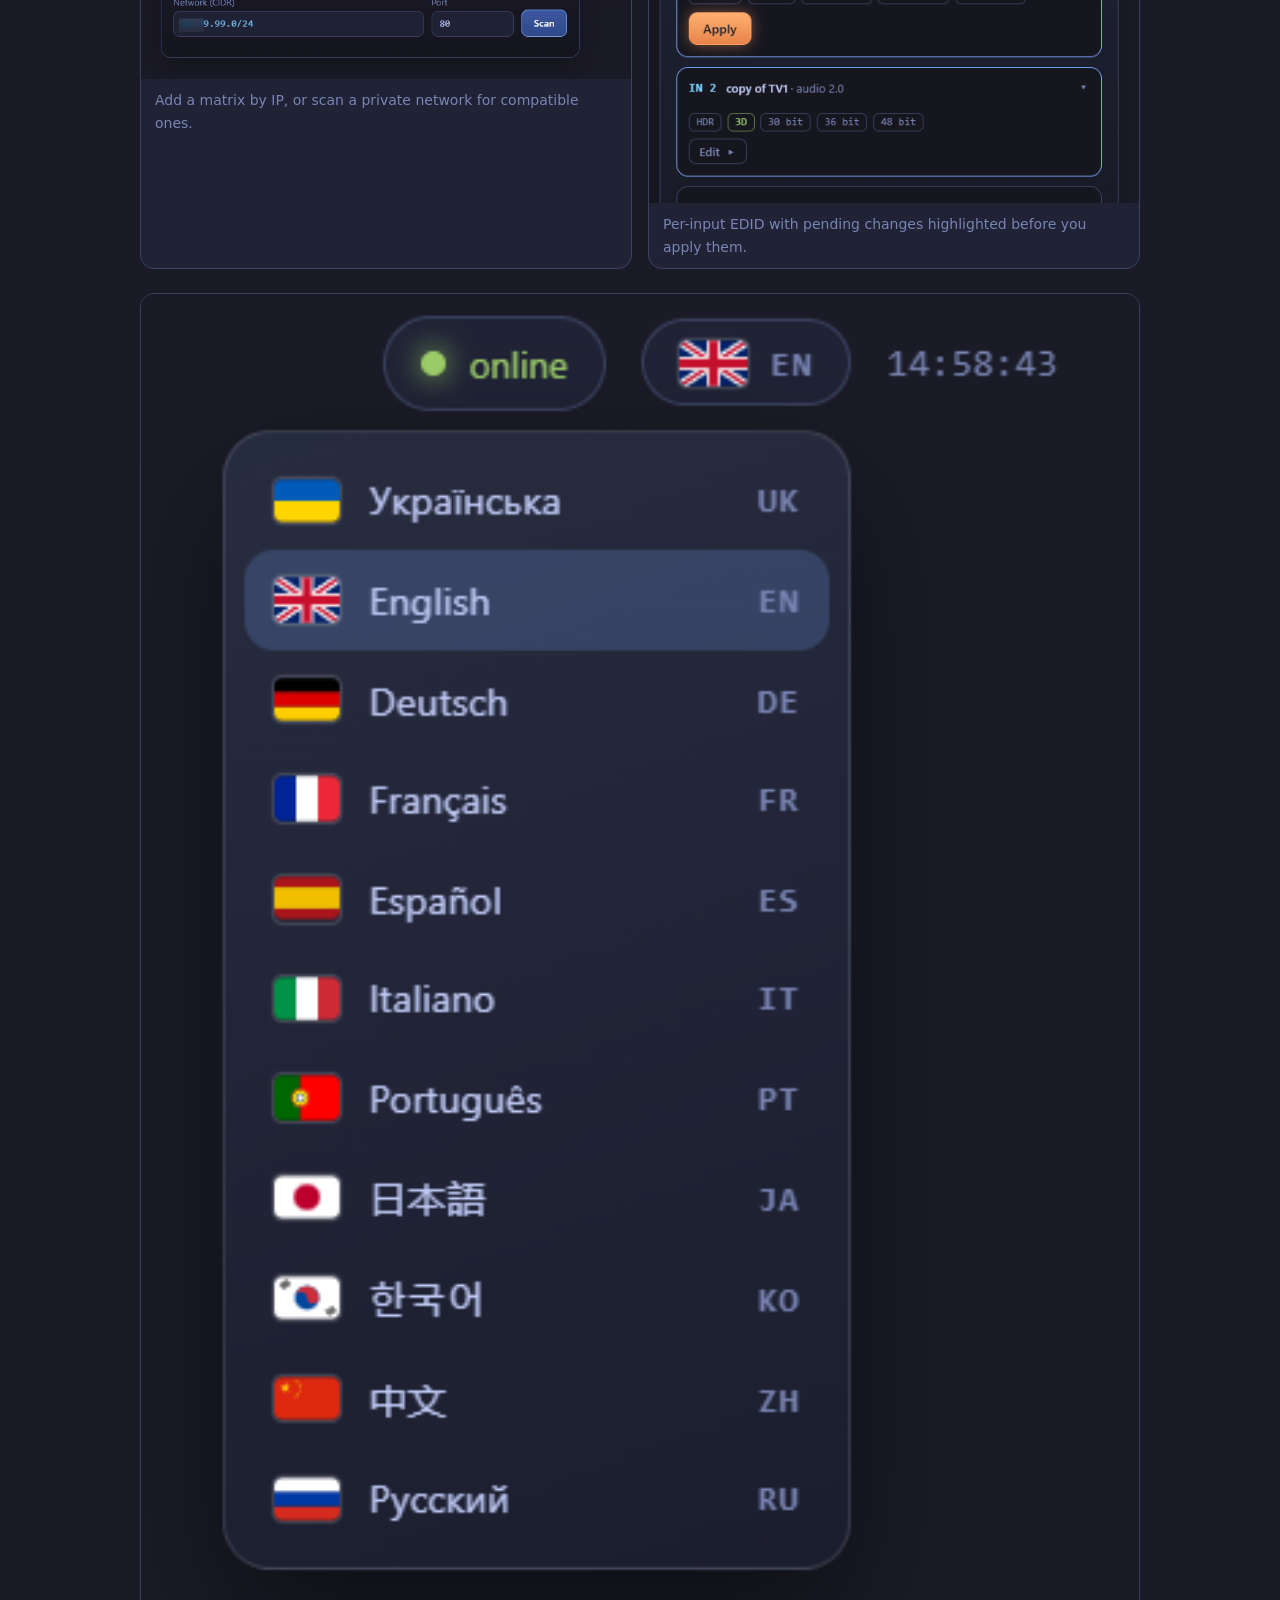
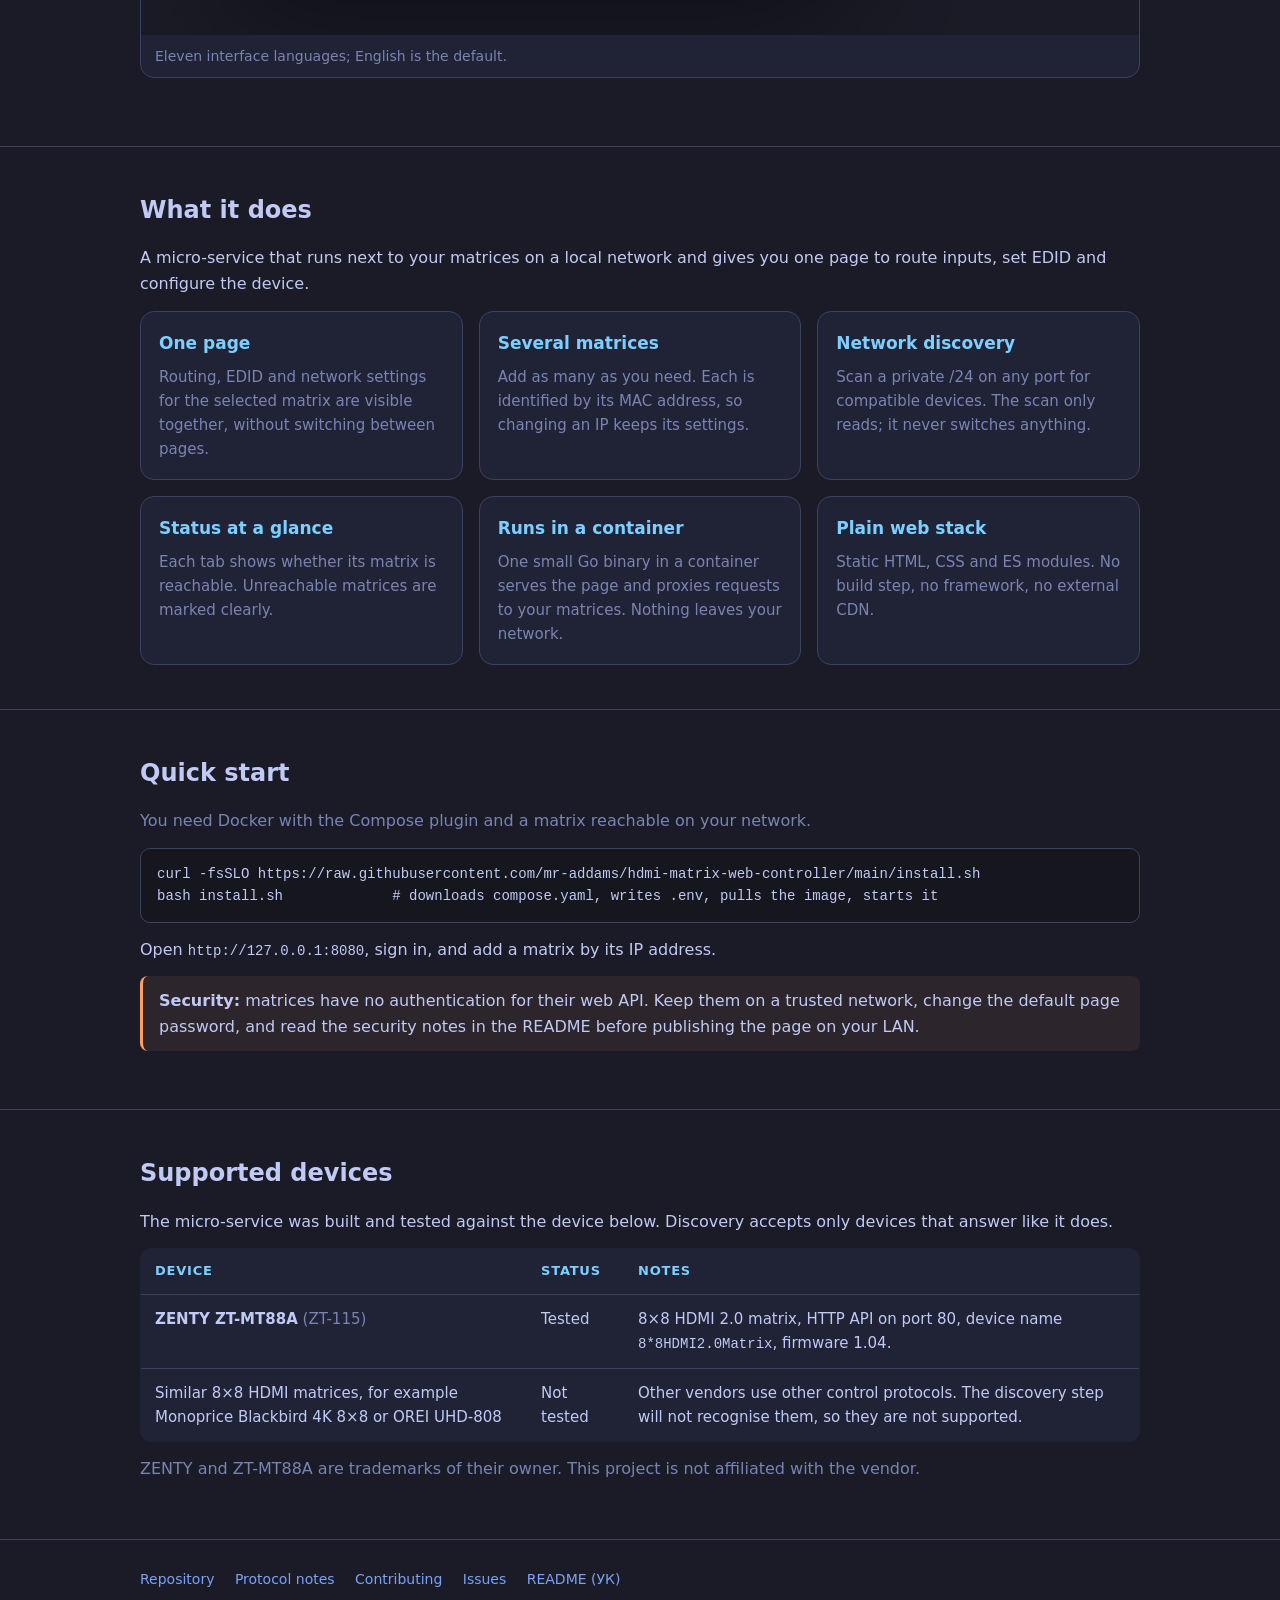
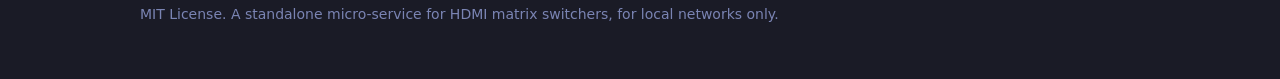
==== commit 002e6a0f: "Installer downloads compose.yaml and pulls the published image install.sh downloads compose.yaml int" ====
--- a/docs/index.html
+++ b/docs/index.html
@@ -189,10 +189,8 @@
   <div class="wrap">
     <h2><span class="en">Quick start</span><span class="uk">Швидкий старт</span></h2>
     <p class="muted"><span class="en">You need Docker with the Compose plugin and a matrix reachable on your network.</span><span class="uk">Потрібні Docker з плагіном Compose і матриця, доступна у вашій мережі.</span></p>
-<pre><code>git clone https://github.com/mr-addams/hdmi-matrix-web-controller.git
-cd hdmi-matrix-web-controller
-cp .env.example .env        # change UI_PASSWORD first
-docker compose up -d --build</code></pre>
+<pre><code>curl -fsSLO https://raw.githubusercontent.com/mr-addams/hdmi-matrix-web-controller/main/install.sh
+bash install.sh             # downloads compose.yaml, writes .env, pulls the image, starts it</code></pre>
     <p><span class="en">Open <code>http://127.0.0.1:8080</code>, sign in, and add a matrix by its IP address.</span><span class="uk">Відкрийте <code>http://127.0.0.1:8080</code>, увійдіть і додайте матрицю за IP-адресою.</span></p>
     <p class="note">
       <span class="en"><strong>Security:</strong> matrices have no authentication for their web API. Keep them on a trusted network, change the default page password, and read the security notes in the README before publishing the page on your LAN.</span><span class="uk"><strong>Безпека:</strong> матриці не мають автентифікації для веб-API. Тримайте їх у довіреній мережі, змініть типовий пароль сторінки й прочитайте розділ безпеки в README, перш ніж публікувати сторінку в локальній мережі.</span>
